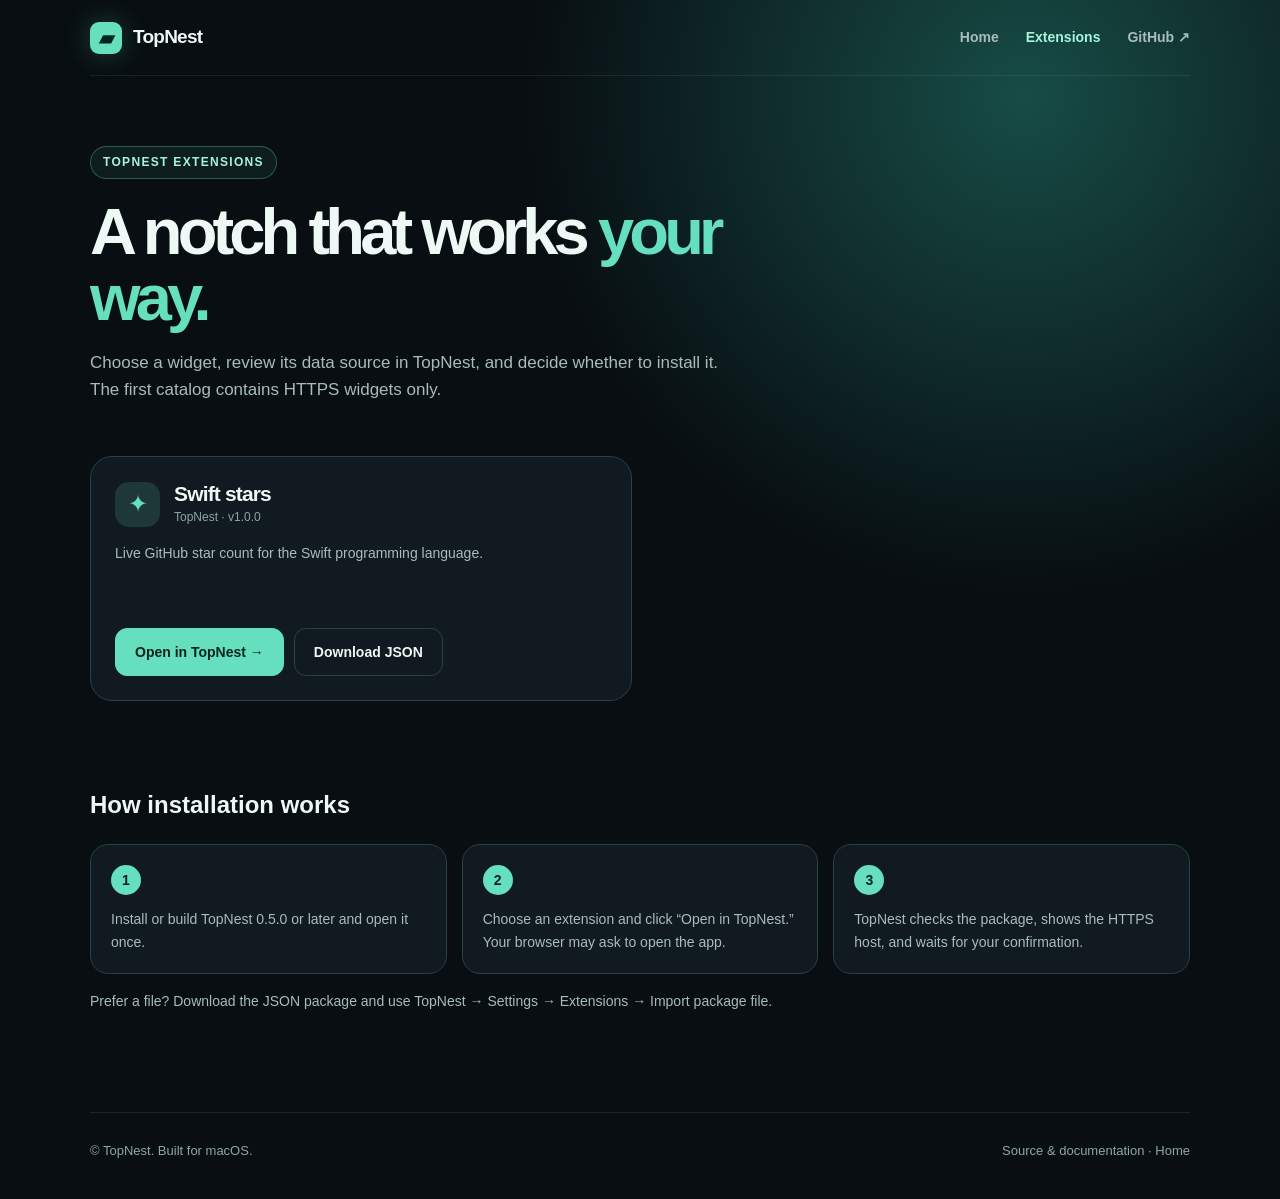
==== docs/extensions/index.html @ 3acd24a0 "Add widget extension catalog and project site" ====
<!doctype html>
<html lang="en">
<head>
  <meta charset="utf-8">
  <meta name="viewport" content="width=device-width,initial-scale=1">
  <meta name="theme-color" content="#080e12">
  <meta name="description" content="Browse and install widgets for TopNest on macOS.">
  <title>Extensions — TopNest</title>
  <link rel="stylesheet" href="../assets/style.css">
  <script src="../assets/extensions.js" defer></script>
</head>
<body>
  <header class="site-header wrap"><a class="brand" href="../" aria-label="TopNest home"><span class="brand-mark" aria-hidden="true">▰</span>TopNest</a><nav class="nav" aria-label="Main navigation"><a href="../">Home</a><a href="./" aria-current="page">Extensions</a><a href="https://github.com/qobulovasror/TopNest">GitHub ↗</a></nav></header>
  <main class="wrap">
    <section class="page-heading"><span class="eyebrow">TopNest extensions</span><h1>A notch that works <span>your way.</span></h1><p>Choose a widget, review its data source in TopNest, and decide whether to install it. The first catalog contains HTTPS widgets only.</p></section>
    <div id="catalog-status" class="status" role="status">Loading extensions…</div>
    <section id="extension-grid" class="extension-grid" aria-label="Available extensions"></section>
    <section class="steps"><h2>How installation works</h2><ol><li>Install or build TopNest 0.5.0 or later and open it once.</li><li>Choose an extension and click “Open in TopNest.” Your browser may ask to open the app.</li><li>TopNest checks the package, shows the HTTPS host, and waits for your confirmation.</li></ol><p class="status">Prefer a file? Download the JSON package and use TopNest → Settings → Extensions → Import package file.</p></section>
  </main>
  <footer class="footer wrap"><span>© TopNest. Built for macOS.</span><span><a href="https://github.com/qobulovasror/TopNest">Source & documentation</a> · <a href="../">Home</a></span></footer>
</body>
</html>
---- docs/assets/style.css ----
:root{color-scheme:dark;--bg:#080e12;--surface:#101a20;--surface2:#15232a;--line:#294047;--text:#eef8f5;--muted:#a8bcb9;--accent:#65dfbd;--accent2:#a5f5de;--shadow:0 30px 100px #0007}
*{box-sizing:border-box}html{scroll-behavior:smooth}body{margin:0;background:radial-gradient(circle at 80% 8%,#174c46 0,transparent 33%),var(--bg);color:var(--text);font:16px/1.6 -apple-system,BlinkMacSystemFont,"Segoe UI",sans-serif}a{color:inherit;text-decoration:none}button{font:inherit}.wrap{width:min(1100px,calc(100% - 40px));margin:auto}
.site-header{height:76px;display:flex;align-items:center;justify-content:space-between;border-bottom:1px solid #ffffff14}.brand{display:flex;align-items:center;gap:11px;font-weight:750;font-size:19px;letter-spacing:-.04em}.brand-mark{width:32px;height:32px;border-radius:9px;background:var(--accent);color:#06241e;display:grid;place-items:center;font-size:20px;box-shadow:0 0 28px #65dfbd42}.nav{display:flex;align-items:center;gap:27px;color:var(--muted);font-size:14px;font-weight:600}.nav a:hover,.nav a[aria-current=page]{color:var(--accent2)}
.hero{padding:96px 0 105px;display:grid;grid-template-columns:1.05fr .95fr;gap:70px;align-items:center}.eyebrow{display:inline-flex;align-items:center;gap:8px;border:1px solid #65dfbd55;color:var(--accent2);background:#65dfbd12;border-radius:999px;padding:6px 12px;font-size:12px;font-weight:750;text-transform:uppercase;letter-spacing:.11em}.hero h1,.page-heading h1{font-size:clamp(44px,6.3vw,82px);line-height:1.02;letter-spacing:-.075em;margin:20px 0 23px;max-width:720px}.hero h1 span,.page-heading h1 span{color:var(--accent)}.lead{font-size:18px;color:var(--muted);max-width:590px;margin:0 0 30px}.actions{display:flex;flex-wrap:wrap;gap:12px}.button{display:inline-flex;align-items:center;justify-content:center;border:1px solid var(--line);border-radius:12px;padding:12px 19px;font-weight:700;font-size:14px;min-height:46px;transition:transform .18s,background .18s,border-color .18s}.button:hover{transform:translateY(-2px);border-color:var(--accent)}.button-primary{background:var(--accent);border-color:var(--accent);color:#09241e}.button-primary:hover{background:var(--accent2)}.small-note{font-size:12px;color:#8fa8a4;margin-top:17px}
.preview{border-radius:32px;border:1px solid #466e69;background:linear-gradient(150deg,#192b31,#0b1419 60%);padding:26px;box-shadow:var(--shadow);transform:rotate(2deg)}.screen{height:315px;border-radius:22px;background:#0b1015;border:1px solid #47625b;position:relative;overflow:hidden}.screen:before{content:"";position:absolute;left:50%;transform:translateX(-50%);top:0;width:145px;height:27px;border-radius:0 0 18px 18px;background:#000}.screen-top{display:flex;justify-content:space-between;margin:44px 20px 20px;font-weight:700}.screen-top b{color:var(--accent)}.mock-grid{display:grid;grid-template-columns:repeat(4,1fr);grid-template-rows:92px 92px;gap:8px;margin:0 17px}.mock-card{border:1px solid #38534f;border-radius:14px;background:#172328;padding:11px;display:flex;flex-direction:column;justify-content:space-between;font-size:12px;color:#c2d7d1}.mock-card strong{font-size:20px;color:var(--text)}.mock-card.music{grid-column:span 2;grid-row:span 2;background:linear-gradient(150deg,#2b6557,#17312d)}.mock-card.music strong{font-size:26px}.mock-bars{display:flex;align-items:end;gap:4px;height:32px}.mock-bars i{display:block;background:var(--accent);width:5px;border-radius:3px}.mock-bars i:nth-child(1){height:35%}.mock-bars i:nth-child(2){height:80%}.mock-bars i:nth-child(3){height:50%}.mock-bars i:nth-child(4){height:95%}.mock-bars i:nth-child(5){height:60%}
.section{padding:55px 0 85px;border-top:1px solid #ffffff16}.section h2{font-size:34px;letter-spacing:-.05em;line-height:1.16;margin:0 0 12px}.section-intro{color:var(--muted);max-width:650px;margin:0 0 27px}.feature-grid{display:grid;grid-template-columns:repeat(3,1fr);gap:15px}.feature{background:var(--surface);border:1px solid var(--line);border-radius:20px;padding:23px;min-height:170px}.feature .icon{font-size:26px;color:var(--accent);line-height:1}.feature h3{font-size:18px;letter-spacing:-.03em;margin:15px 0 6px}.feature p{color:var(--muted);font-size:14px;margin:0}
.callout{background:linear-gradient(100deg,#174238,#102a29);border:1px solid #397965;border-radius:24px;padding:34px;display:flex;justify-content:space-between;align-items:center;gap:25px}.callout h2{margin:0 0 8px}.callout p{margin:0;color:#bddbd2;max-width:600px}.footer{border-top:1px solid #ffffff16;padding:28px 0 38px;display:flex;justify-content:space-between;gap:20px;font-size:13px;color:#8fa8a4}.footer a:hover{color:var(--accent)}
.page-heading{padding:70px 0 36px}.page-heading h1{font-size:clamp(40px,5.5vw,65px);margin-bottom:17px}.page-heading p{color:var(--muted);max-width:650px;font-size:17px}.extension-grid{display:grid;grid-template-columns:repeat(2,minmax(0,1fr));gap:16px;padding-bottom:65px}.extension-card{background:var(--surface);border:1px solid var(--line);border-radius:22px;padding:24px;display:flex;flex-direction:column;min-height:245px}.extension-top{display:flex;gap:14px;align-items:center}.extension-icon{display:grid;place-items:center;width:45px;height:45px;border-radius:14px;background:#66e0be26;color:var(--accent);font-size:24px}.extension-card h2{font-size:21px;letter-spacing:-.04em;margin:0;line-height:1.2}.extension-card .byline{color:#8ca6a1;font-size:12px;margin:2px 0 0}.extension-card p{color:var(--muted);font-size:14px}.extension-actions{margin-top:auto;display:flex;gap:10px;flex-wrap:wrap}.status{color:var(--muted);font-size:14px}.steps{padding:0 0 85px}.steps ol{display:grid;grid-template-columns:repeat(3,1fr);gap:15px;list-style:none;counter-reset:step;padding:0}.steps li{counter-increment:step;background:var(--surface);border:1px solid var(--line);border-radius:18px;padding:20px;color:var(--muted);font-size:14px}.steps li:before{content:counter(step);display:grid;place-items:center;width:30px;height:30px;border-radius:50%;background:var(--accent);color:#09241e;font-weight:800;margin-bottom:13px}
@media(max-width:800px){.hero{grid-template-columns:1fr;padding:70px 0;gap:45px}.preview{max-width:570px;transform:none}.feature-grid,.steps ol{grid-template-columns:1fr 1fr}.extension-grid{grid-template-columns:1fr}.callout{align-items:flex-start;flex-direction:column}}
@media(max-width:550px){.wrap{width:min(100% - 28px,1100px)}.site-header{height:66px}.nav{gap:14px;font-size:12px}.brand{font-size:17px}.brand-mark{width:28px;height:28px}.hero h1{font-size:48px}.lead{font-size:16px}.feature-grid,.steps ol{grid-template-columns:1fr}.screen{height:290px}.mock-grid{grid-template-rows:80px 80px}.preview{padding:14px}.footer{flex-direction:column}.page-heading{padding-top:52px}}
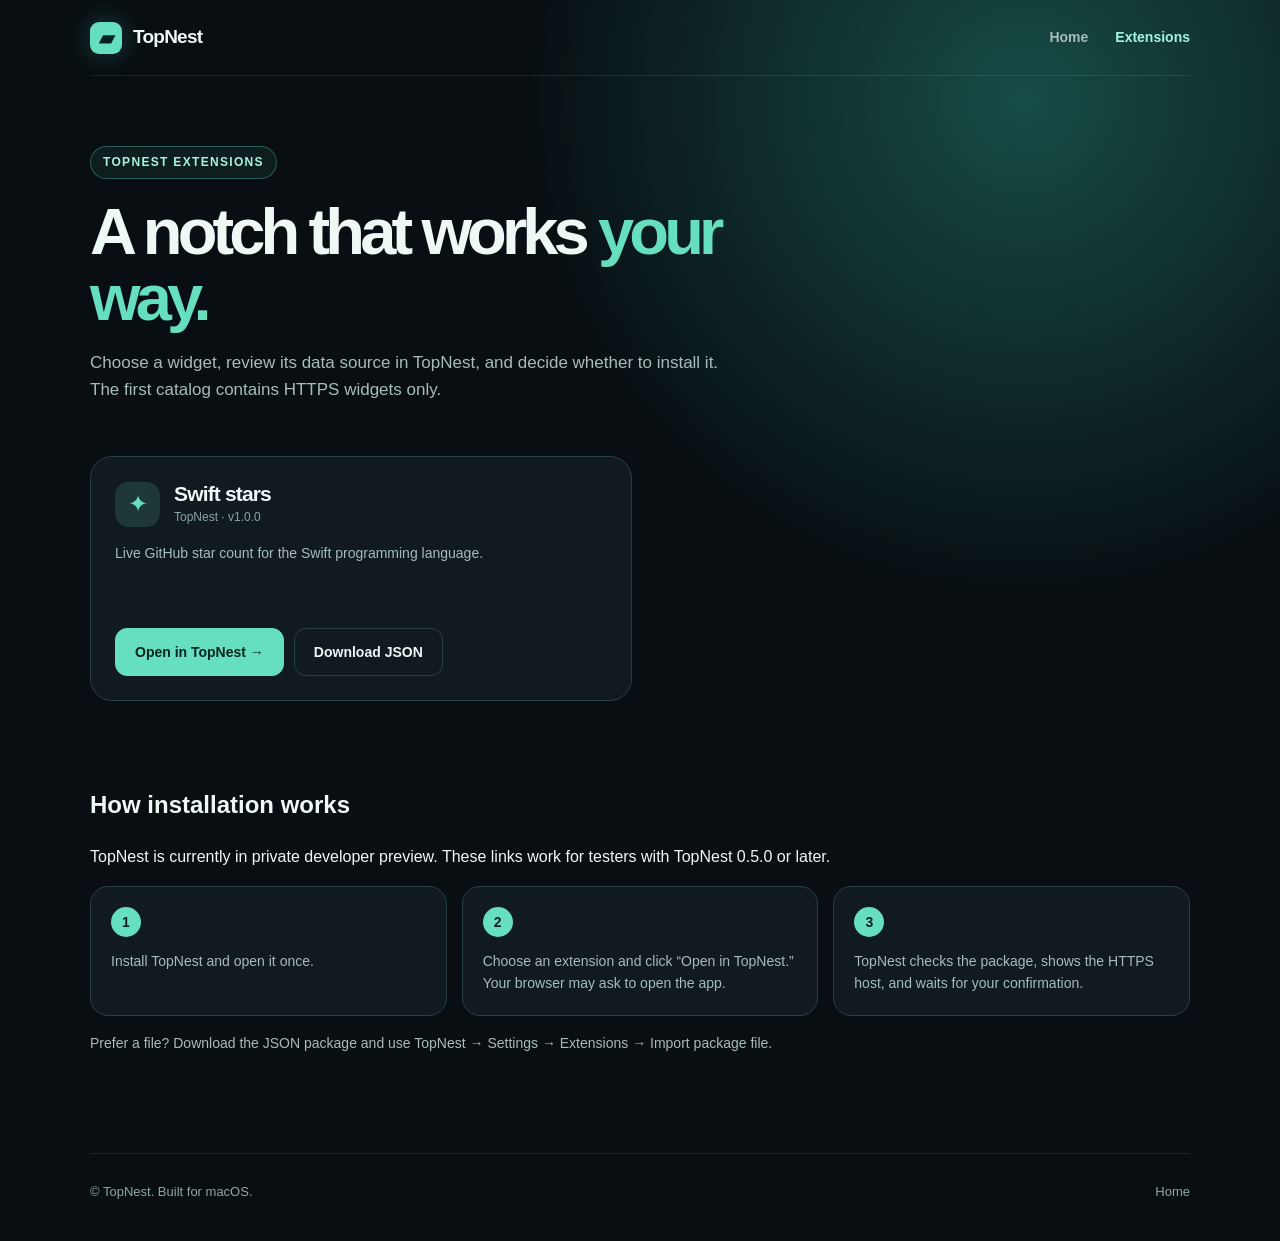
==== commit e07671f1: "Point extension catalog to public site" ====
--- a/docs/extensions/index.html
+++ b/docs/extensions/index.html
@@ -10,13 +10,13 @@
   <script src="../assets/extensions.js" defer></script>
 </head>
 <body>
-  <header class="site-header wrap"><a class="brand" href="../" aria-label="TopNest home"><span class="brand-mark" aria-hidden="true">▰</span>TopNest</a><nav class="nav" aria-label="Main navigation"><a href="../">Home</a><a href="./" aria-current="page">Extensions</a><a href="https://github.com/qobulovasror/TopNest">GitHub ↗</a></nav></header>
+  <header class="site-header wrap"><a class="brand" href="../" aria-label="TopNest home"><span class="brand-mark" aria-hidden="true">▰</span>TopNest</a><nav class="nav" aria-label="Main navigation"><a href="../">Home</a><a href="./" aria-current="page">Extensions</a></nav></header>
   <main class="wrap">
     <section class="page-heading"><span class="eyebrow">TopNest extensions</span><h1>A notch that works <span>your way.</span></h1><p>Choose a widget, review its data source in TopNest, and decide whether to install it. The first catalog contains HTTPS widgets only.</p></section>
     <div id="catalog-status" class="status" role="status">Loading extensions…</div>
     <section id="extension-grid" class="extension-grid" aria-label="Available extensions"></section>
-    <section class="steps"><h2>How installation works</h2><ol><li>Install or build TopNest 0.5.0 or later and open it once.</li><li>Choose an extension and click “Open in TopNest.” Your browser may ask to open the app.</li><li>TopNest checks the package, shows the HTTPS host, and waits for your confirmation.</li></ol><p class="status">Prefer a file? Download the JSON package and use TopNest → Settings → Extensions → Import package file.</p></section>
+    <section class="steps"><h2>How installation works</h2><p>TopNest is currently in private developer preview. These links work for testers with TopNest 0.5.0 or later.</p><ol><li>Install TopNest and open it once.</li><li>Choose an extension and click “Open in TopNest.” Your browser may ask to open the app.</li><li>TopNest checks the package, shows the HTTPS host, and waits for your confirmation.</li></ol><p class="status">Prefer a file? Download the JSON package and use TopNest → Settings → Extensions → Import package file.</p></section>
   </main>
-  <footer class="footer wrap"><span>© TopNest. Built for macOS.</span><span><a href="https://github.com/qobulovasror/TopNest">Source & documentation</a> · <a href="../">Home</a></span></footer>
+  <footer class="footer wrap"><span>© TopNest. Built for macOS.</span><span><a href="../">Home</a></span></footer>
 </body>
 </html>
